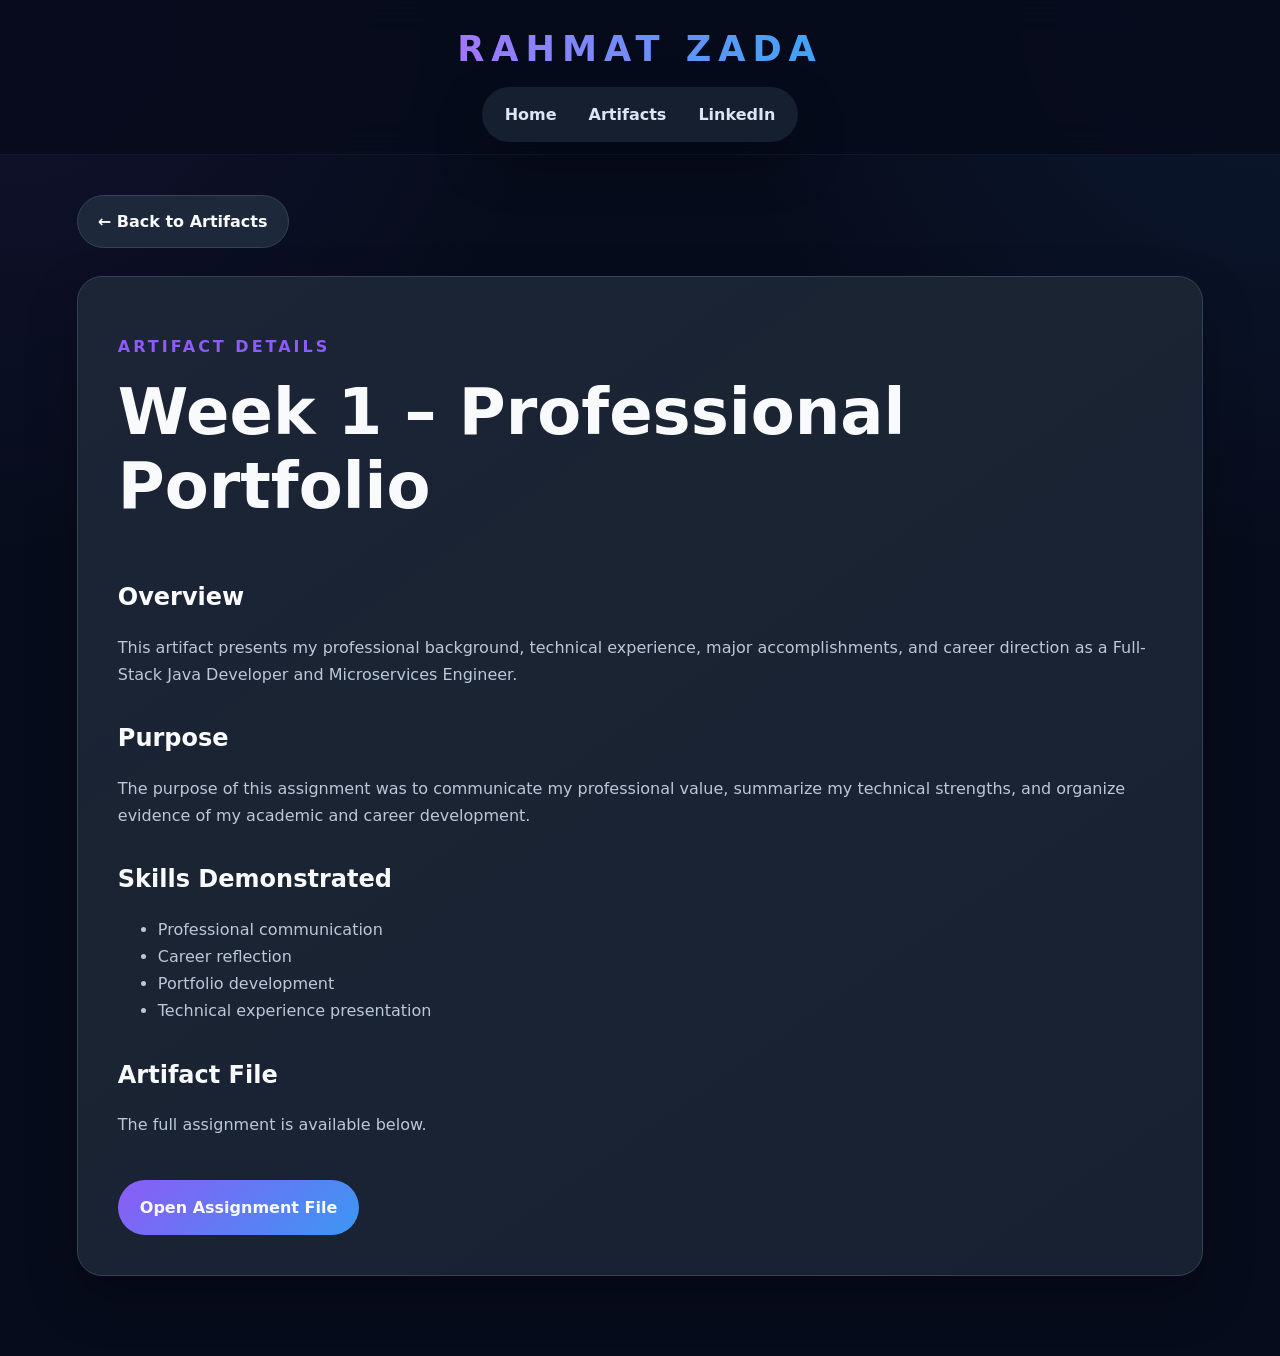
==== artifact-pages/week-1-professional-portfolio.html @ 5b79d185 "Create week-1-professional-portfolio.html" ====
<!DOCTYPE html>
<html lang="en">
<head>
  <meta charset="UTF-8">
  <meta name="viewport" content="width=device-width, initial-scale=1.0">

  <title>Week 1 Professional Portfolio | Rahmat Zada</title>

  <link rel="stylesheet" href="../style.css">

  <style>
    .artifact-detail-page {
      padding: 40px 0 80px;
    }

    .back-button {
      display: inline-block;
      margin-bottom: 28px;
      padding: 12px 20px;
      border: 1px solid #344158;
      border-radius: 999px;
      background: #1d293b;
      font-weight: 800;
    }

    .detail-card {
      padding: 40px;
    }

    .detail-card h1 {
      margin-top: 0;
      font-size: clamp(2.2rem, 5vw, 4rem);
      line-height: 1.15;
    }

    .detail-label {
      color: #8b5cf6;
      font-weight: 900;
      letter-spacing: 3px;
      text-transform: uppercase;
    }

    .detail-section {
      margin-top: 30px;
    }

    .detail-section h2 {
      margin-bottom: 10px;
    }

    .detail-section p,
    .detail-section li {
      color: #bcc7d8;
    }

    .document-button {
      display: inline-block;
      margin-top: 25px;
      padding: 14px 22px;
      border-radius: 999px;
      background: linear-gradient(135deg, #8b5cf6, #3b97f3);
      font-weight: 800;
    }
  </style>
</head>

<body>
  <header class="site-header">
    <div class="header-container">
      <a class="name-logo" href="../index.html">RAHMAT ZADA</a>

      <nav class="navigation">
        <a href="../index.html">Home</a>
        <a href="../index.html#artifacts">Artifacts</a>
        <a
          href="https://www.linkedin.com/in/rahmat-zada"
          target="_blank"
          rel="noopener noreferrer"
        >
          LinkedIn
        </a>
      </nav>
    </div>
  </header>

  <main class="artifact-detail-page">
    <div class="container">
      <a class="back-button" href="../index.html#artifacts">
        ← Back to Artifacts
      </a>

      <article class="card detail-card">
        <p class="detail-label">Artifact Details</p>

        <h1>Week 1 – Professional Portfolio</h1>

        <section class="detail-section">
          <h2>Overview</h2>

          <p>
            This artifact presents my professional background, technical
            experience, major accomplishments, and career direction as a
            Full-Stack Java Developer and Microservices Engineer.
          </p>
        </section>

        <section class="detail-section">
          <h2>Purpose</h2>

          <p>
            The purpose of this assignment was to communicate my professional
            value, summarize my technical strengths, and organize evidence of
            my academic and career development.
          </p>
        </section>

        <section class="detail-section">
          <h2>Skills Demonstrated</h2>

          <ul>
            <li>Professional communication</li>
            <li>Career reflection</li>
            <li>Portfolio development</li>
            <li>Technical experience presentation</li>
          </ul>
        </section>

        <section class="detail-section">
          <h2>Artifact File</h2>

          <p>
            The full assignment is available below.
          </p>

          <a
            class="document-button"
            href="../artifacts/artifact 1 week-1.docx"
            target="_blank"
          >
            Open Assignment File
          </a>
        </section>
      </article>
    </div>
  </main>
</body>
</html>
---- style.css ----
:root {
  --background: #070c1c;
  --background-soft: #0c1425;
  --card: #172131;
  --card-hover: #1d293b;
  --border: #344158;
  --primary: #8b5cf6;
  --secondary: #3b97f3;
  --text: #f8fafc;
  --muted: #bcc7d8;
  --soft-text: #7f8ca1;
  --shadow: 0 22px 50px rgba(0, 0, 0, 0.28);
}

* {
  box-sizing: border-box;
  scroll-behavior: smooth;
}

html {
  scroll-padding-top: 130px;
}

body {
  margin: 0;
  color: var(--text);
  background:
    radial-gradient(
      circle at top right,
      rgba(59, 151, 243, 0.09),
      transparent 30%
    ),
    radial-gradient(
      circle at top left,
      rgba(139, 92, 246, 0.08),
      transparent 30%
    ),
    var(--background);
  font-family:
    Inter, system-ui, -apple-system, BlinkMacSystemFont,
    "Segoe UI", sans-serif;
  line-height: 1.7;
}

a {
  color: inherit;
  text-decoration: none;
}

.container,
.header-container {
  width: min(1200px, 88%);
  margin: auto;
}

.site-header {
  position: sticky;
  top: 0;
  z-index: 1000;
  padding: 19px 0 12px;
  background: rgba(7, 12, 28, 0.9);
  border-bottom: 1px solid rgba(255, 255, 255, 0.05);
  backdrop-filter: blur(18px);
}

.header-container {
  text-align: center;
}

.name-logo {
  display: inline-block;
  margin-bottom: 8px;
  font-size: clamp(1.5rem, 4vw, 2.2rem);
  font-weight: 900;
  letter-spacing: 7px;
  background: linear-gradient(90deg, #a277ff, #3da5f5);
  -webkit-background-clip: text;
  color: transparent;
}

.navigation {
  display: flex;
  justify-content: center;
  gap: 6px;
  width: fit-content;
  margin: auto;
  padding: 7px 10px;
  border-radius: 999px;
  background: rgba(23, 33, 49, 0.96);
  box-shadow: var(--shadow);
}

.navigation a {
  padding: 7px 13px;
  border-radius: 999px;
  color: #dce5f2;
  font-weight: 750;
  transition: 0.25s ease;
}

.navigation a:hover,
.navigation a.active {
  color: white;
  background: linear-gradient(
    135deg,
    var(--primary),
    var(--secondary)
  );
}

.menu-button {
  display: none;
  margin: auto;
  border: 0;
  color: white;
  background: transparent;
  font-size: 1.6rem;
  cursor: pointer;
}

.section {
  padding: 68px 0;
}

.hero {
  padding-top: 90px;
}

.hero h1 {
  max-width: 1150px;
  margin: 0;
  font-size: clamp(3rem, 7vw, 6.3rem);
  line-height: 1.04;
  letter-spacing: -4px;
}

.hero h1 span {
  display: block;
}

.muted-heading {
  color: #6e7584;
}

.hero-description {
  max-width: 1100px;
  margin-top: 28px;
  color: #dce4f0;
  font-size: clamp(1.05rem, 2vw, 1.22rem);
}

.hero-description p {
  margin: 0 0 18px;
}

.section-label {
  margin: 0 0 14px;
  color: var(--primary);
  font-size: 0.82rem;
  font-weight: 900;
  letter-spacing: 4px;
  text-transform: uppercase;
}

.section-title {
  max-width: 920px;
  margin: 0 0 30px;
  font-size: clamp(2rem, 4vw, 3.15rem);
  line-height: 1.22;
}

.section-description {
  max-width: 850px;
  margin: -12px 0 32px;
  color: var(--muted);
  font-size: 1.08rem;
}

.button-group {
  display: flex;
  flex-wrap: wrap;
  gap: 14px;
  margin-top: 30px;
}

.button {
  display: inline-flex;
  align-items: center;
  justify-content: center;
  min-height: 53px;
  padding: 0 24px;
  border: 1px solid var(--border);
  border-radius: 999px;
  font-weight: 800;
  transition: 0.25s ease;
}

.button:hover {
  transform: translateY(-3px);
  box-shadow: var(--shadow);
}

.primary-button {
  border: 0;
  background: linear-gradient(
    135deg,
    var(--primary),
    var(--secondary)
  );
}

.secondary-button {
  background: var(--card-hover);
}

.card {
  border: 1px solid var(--border);
  border-radius: 25px;
  background:
    linear-gradient(
      145deg,
      rgba(255, 255, 255, 0.018),
      rgba(255, 255, 255, 0)
    ),
    var(--card);
  box-shadow: var(--shadow);
}

.snapshot-section {
  padding-top: 20px;
}

.snapshot-card,
.content-card {
  padding: 32px 36px;
}

.snapshot-card h2 {
  margin: 0 0 18px;
  font-size: 1.7rem;
}

.snapshot-card ul {
  margin: 0;
  padding-left: 24px;
  color: #dce5f2;
  font-size: 1.06rem;
}

.snapshot-card li {
  margin-bottom: 8px;
}

.content-card {
  color: #e2e9f3;
  font-size: 1.06rem;
}

.content-card p:first-child {
  margin-top: 0;
}

.content-card p:last-child {
  margin-bottom: 0;
}

.card-grid,
.artifact-grid,
.certification-grid {
  display: grid;
  grid-template-columns: repeat(3, 1fr);
  gap: 21px;
}

.skill-card,
.artifact-card,
.certification-card {
  padding: 26px;
  transition: 0.25s ease;
}

.skill-card:hover,
.artifact-card:hover,
.certification-card:hover {
  transform: translateY(-6px);
  border-color: var(--secondary);
  background: var(--card-hover);
}

.card-number {
  display: block;
  margin-bottom: 17px;
  color: var(--secondary);
  font-size: 0.84rem;
  font-weight: 900;
  letter-spacing: 2px;
}

.skill-card h3,
.artifact-card h3,
.certification-card h3 {
  margin: 0 0 12px;
  font-size: 1.3rem;
}

.skill-card p,
.artifact-card p {
  margin: 0;
  color: var(--muted);
}

.experience-list {
  display: grid;
  gap: 22px;
}

.experience-card {
  padding: 30px 32px;
}

.experience-heading {
  display: flex;
  justify-content: space-between;
  gap: 20px;
  flex-wrap: wrap;
}

.experience-heading h3 {
  margin: 0;
  font-size: 1.45rem;
}

.company {
  margin: 4px 0 0;
  color: var(--secondary);
  font-weight: 800;
}

.date {
  margin: 0;
  color: var(--muted);
  font-weight: 750;
}

.experience-card ul {
  margin-bottom: 0;
  padding-left: 21px;
  color: var(--muted);
}

.experience-card li {
  margin-bottom: 8px;
}

.artifact-grid {
  grid-template-columns: repeat(2, 1fr);
}

.artifact-card {
  display: flex;
  flex-direction: column;
  min-height: 310px;
}

.artifact-category {
  width: fit-content;
  margin-bottom: 18px;
  padding: 6px 11px;
  border: 1px solid rgba(139, 92, 246, 0.48);
  border-radius: 999px;
  color: #c8b4ff;
  background: rgba(139, 92, 246, 0.1);
  font-size: 0.77rem;
  font-weight: 850;
  letter-spacing: 1px;
  text-transform: uppercase;
}

.artifact-card p {
  flex-grow: 1;
}

.artifact-link,
.inactive-link {
  display: inline-block;
  width: fit-content;
  margin-top: 22px;
  font-weight: 850;
}

.artifact-link {
  color: #83c1ff;
}

.artifact-link:hover {
  color: white;
}

.inactive-link {
  color: var(--soft-text);
}

.education-grid {
  display: grid;
  grid-template-columns: 1fr 1fr;
  gap: 21px;
}

.education-card {
  padding: 28px;
}

.education-card h3 {
  margin: 0 0 9px;
}

.education-card p {
  margin: 4px 0;
  color: var(--muted);
}

.contact-card {
  display: grid;
  grid-template-columns: 1.45fr 0.55fr;
  gap: 35px;
  align-items: center;
  padding: 42px;
}

.contact-card h2 {
  margin: 0 0 12px;
  font-size: clamp(2rem, 4vw, 3rem);
}

.contact-card > div > p:last-child {
  color: var(--muted);
}

.contact-buttons {
  display: grid;
  gap: 12px;
}

footer {
  margin-top: 30px;
  padding: 30px 0;
  border-top: 1px solid rgba(255, 255, 255, 0.09);
  color: var(--soft-text);
  text-align: center;
}

@media (max-width: 900px) {
  .card-grid,
  .certification-grid {
    grid-template-columns: repeat(2, 1fr);
  }

  .contact-card {
    grid-template-columns: 1fr;
  }

  .hero h1 {
    letter-spacing: -2px;
  }
}

@media (max-width: 720px) {
  html {
    scroll-padding-top: 30px;
  }

  .site-header {
    position: relative;
  }

  .menu-button {
    display: block;
  }

  .navigation {
    display: none;
    width: 100%;
    margin-top: 12px;
    padding: 15px;
    border-radius: 18px;
    flex-direction: column;
  }

  .navigation.open {
    display: flex;
  }

  .navigation a {
    width: 100%;
  }

  .hero {
    padding-top: 50px;
  }

  .hero h1 {
    font-size: 3rem;
    letter-spacing: -1px;
  }

  .artifact-grid,
  .education-grid {
    grid-template-columns: 1fr;
  }
}

@media (max-width: 550px) {
  .container,
  .header-container {
    width: 92%;
  }

  .card-grid,
  .certification-grid {
    grid-template-columns: 1fr;
  }

  .snapshot-card,
  .content-card,
  .experience-card,
  .contact-card {
    padding: 25px;
  }

  .name-logo {
    font-size: 1.35rem;
    letter-spacing: 4px;
  }
}
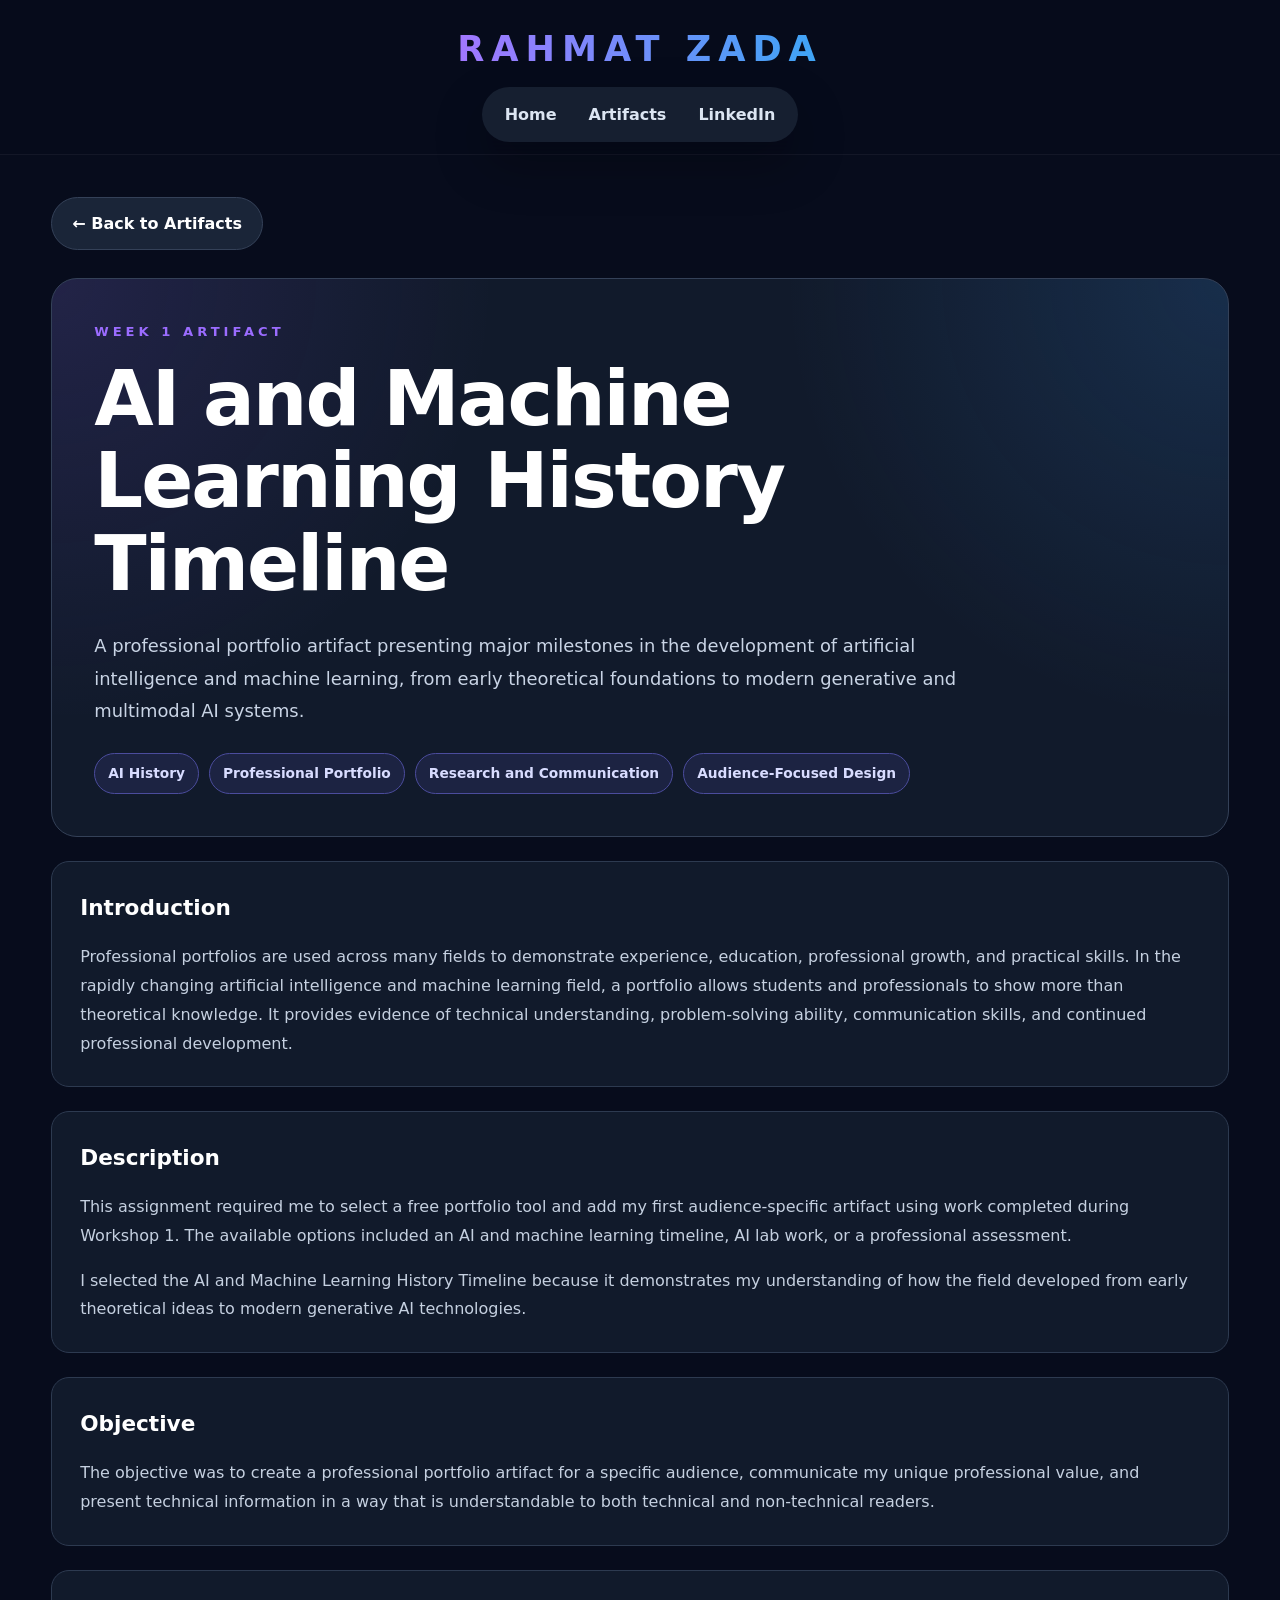
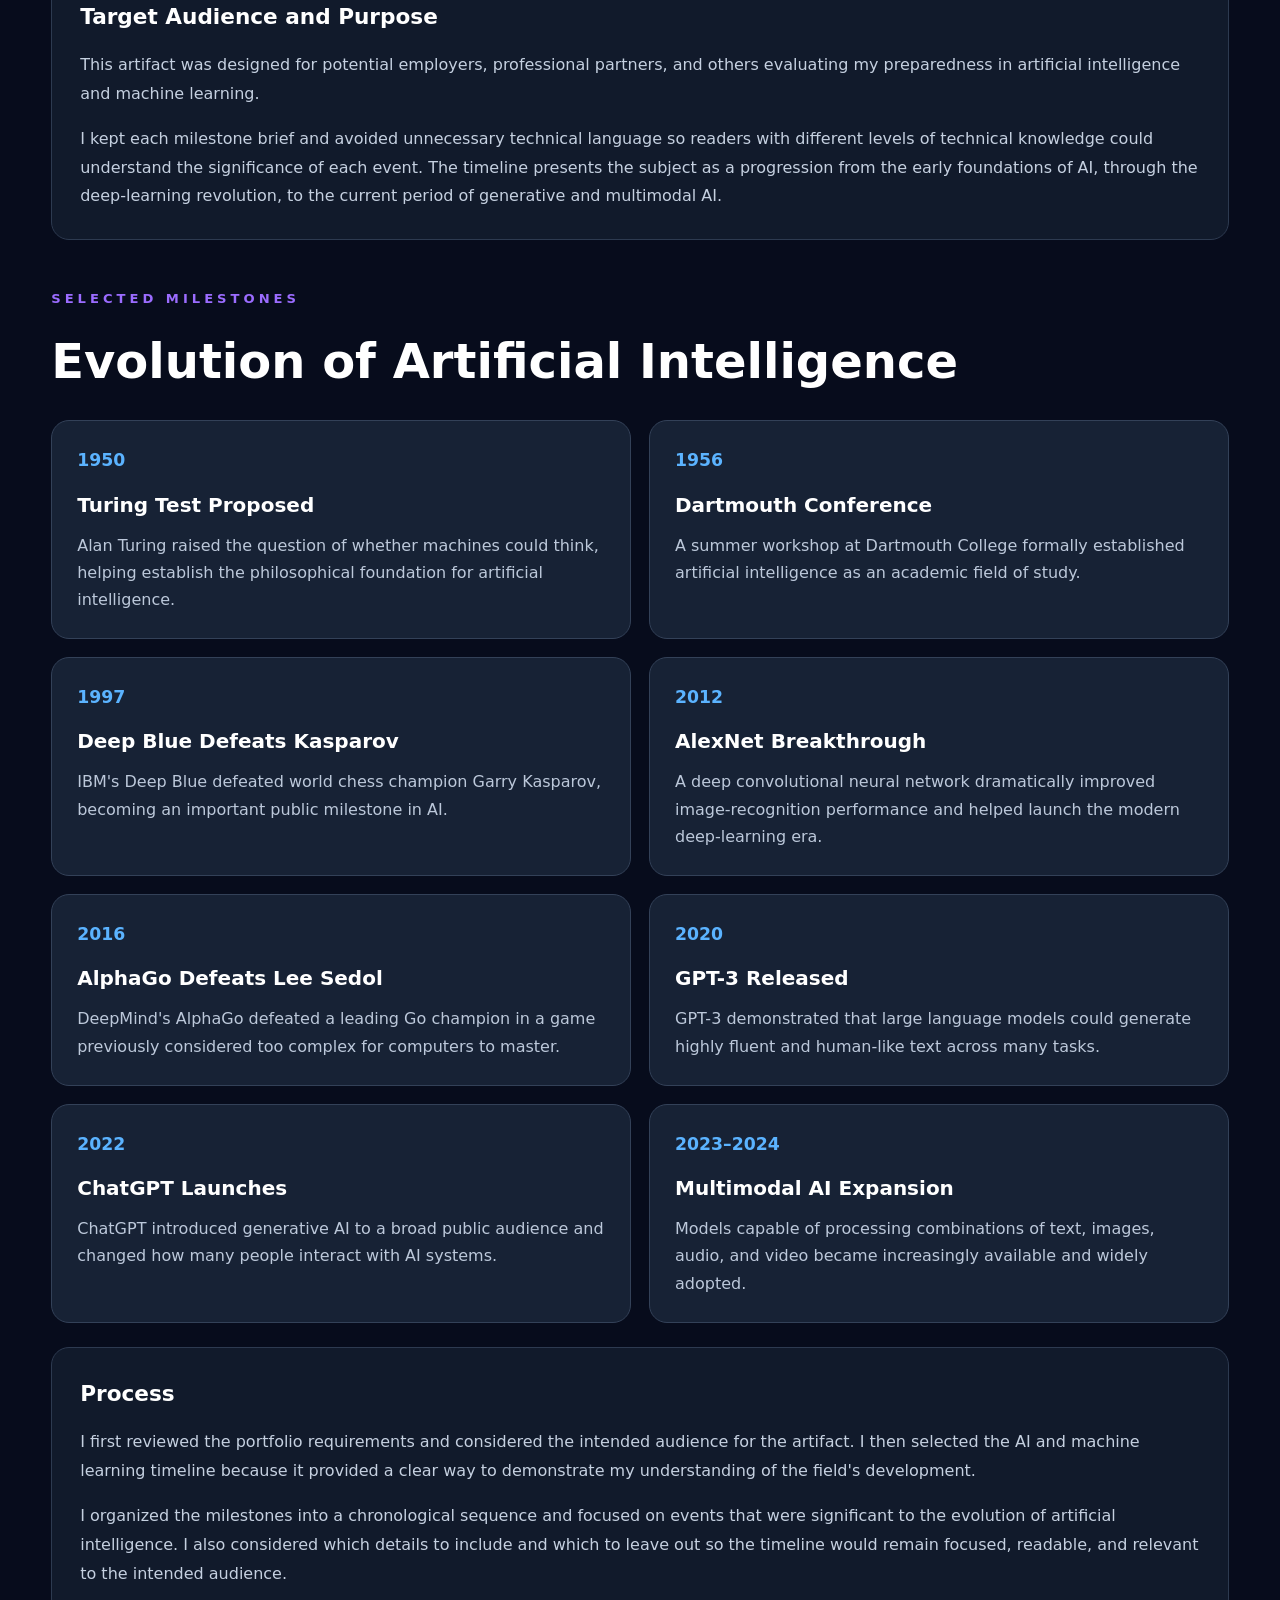
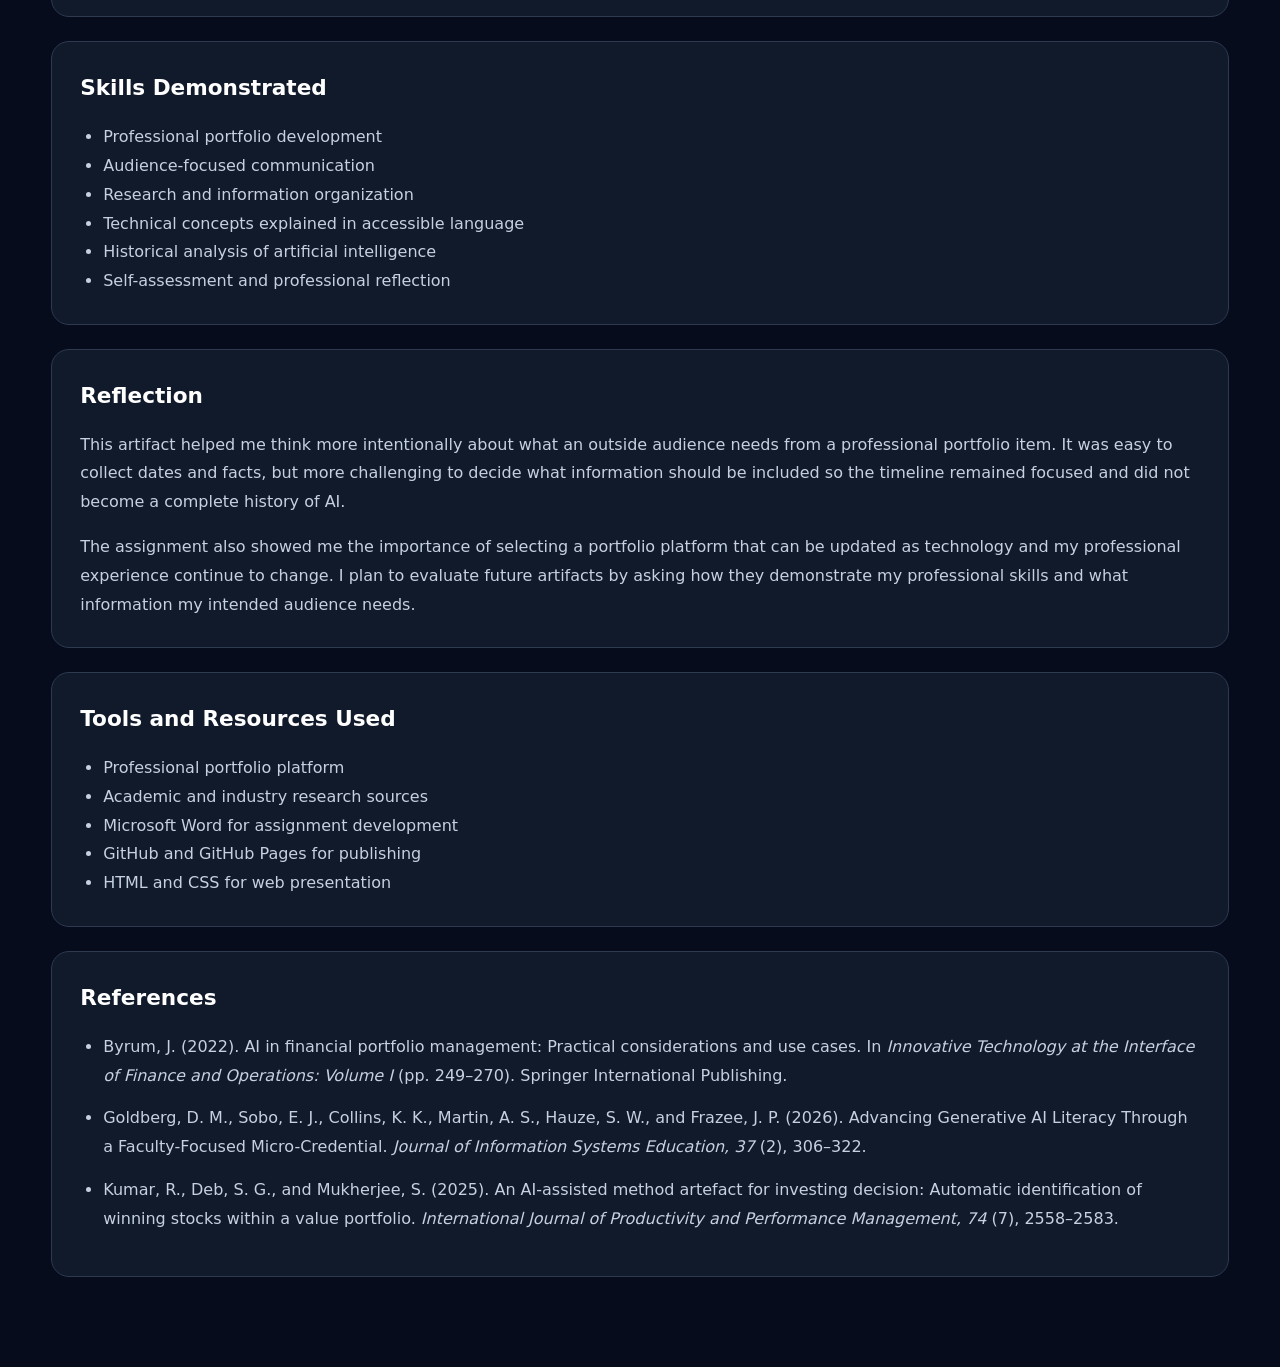
==== commit f58217ac: "Update week-1-professional-portfolio.html" ====
--- a/artifact-pages/week-1-professional-portfolio.html
+++ b/artifact-pages/week-1-professional-portfolio.html
@@ -2,64 +2,219 @@
 <html lang="en">
 <head>
   <meta charset="UTF-8">
-  <meta name="viewport" content="width=device-width, initial-scale=1.0">
-
-  <title>Week 1 Professional Portfolio | Rahmat Zada</title>
+
+  <meta
+    name="viewport"
+    content="width=device-width, initial-scale=1.0"
+  >
+
+  <title>
+    AI and Machine Learning History Timeline | Rahmat Zada
+  </title>
 
   <link rel="stylesheet" href="../style.css">
 
   <style>
-    .artifact-detail-page {
-      padding: 40px 0 80px;
+    body {
+      background: #070c1c;
+    }
+
+    .artifact-page {
+      padding: 42px 0 90px;
+    }
+
+    .artifact-container {
+      width: min(1180px, 92%);
+      margin: auto;
     }
 
     .back-button {
-      display: inline-block;
+      display: inline-flex;
+      align-items: center;
       margin-bottom: 28px;
       padding: 12px 20px;
       border: 1px solid #344158;
       border-radius: 999px;
-      background: #1d293b;
+      color: #ffffff;
+      background: #1a2538;
       font-weight: 800;
-    }
-
-    .detail-card {
-      padding: 40px;
-    }
-
-    .detail-card h1 {
-      margin-top: 0;
-      font-size: clamp(2.2rem, 5vw, 4rem);
-      line-height: 1.15;
-    }
-
-    .detail-label {
-      color: #8b5cf6;
+      transition: 0.25s ease;
+    }
+
+    .back-button:hover {
+      transform: translateY(-2px);
+      border-color: #5b9df9;
+    }
+
+    .artifact-hero {
+      padding: 42px;
+      border: 1px solid #344158;
+      border-radius: 26px;
+      background:
+        radial-gradient(
+          circle at top right,
+          rgba(59, 151, 243, 0.16),
+          transparent 34%
+        ),
+        radial-gradient(
+          circle at top left,
+          rgba(139, 92, 246, 0.14),
+          transparent 34%
+        ),
+        #111a2b;
+    }
+
+    .artifact-label {
+      margin: 0 0 14px;
+      color: #9b6cff;
+      font-size: 0.82rem;
       font-weight: 900;
-      letter-spacing: 3px;
+      letter-spacing: 4px;
       text-transform: uppercase;
     }
 
-    .detail-section {
-      margin-top: 30px;
-    }
-
-    .detail-section h2 {
-      margin-bottom: 10px;
-    }
-
-    .detail-section p,
-    .detail-section li {
-      color: #bcc7d8;
-    }
-
-    .document-button {
+    .artifact-hero h1 {
+      max-width: 950px;
+      margin: 0;
+      color: #ffffff;
+      font-size: clamp(2.4rem, 6vw, 4.8rem);
+      line-height: 1.08;
+      letter-spacing: -2px;
+    }
+
+    .artifact-summary {
+      max-width: 900px;
+      margin: 24px 0 0;
+      color: #c9d4e5;
+      font-size: 1.12rem;
+      line-height: 1.8;
+    }
+
+    .artifact-tags {
+      display: flex;
+      flex-wrap: wrap;
+      gap: 10px;
+      margin-top: 26px;
+    }
+
+    .artifact-tag {
+      padding: 8px 13px;
+      border: 1px solid #4b4c9d;
+      border-radius: 999px;
+      color: #d8dcff;
+      background: rgba(80, 80, 170, 0.18);
+      font-size: 0.86rem;
+      font-weight: 750;
+    }
+
+    .artifact-section {
+      margin-top: 24px;
+      padding: 28px;
+      border: 1px solid #2d3a50;
+      border-radius: 18px;
+      background: #111a2b;
+    }
+
+    .artifact-section h2 {
+      margin: 0 0 14px;
+      color: #ffffff;
+      font-size: 1.35rem;
+    }
+
+    .artifact-section p,
+    .artifact-section li {
+      color: #c5d0e0;
+      font-size: 1rem;
+      line-height: 1.8;
+    }
+
+    .artifact-section p:last-child {
+      margin-bottom: 0;
+    }
+
+    .artifact-section ul {
+      margin-bottom: 0;
+      padding-left: 23px;
+    }
+
+    .timeline-heading {
+      margin: 48px 0 18px;
+    }
+
+    .timeline-heading p {
+      margin: 0 0 10px;
+      color: #9b6cff;
+      font-size: 0.82rem;
+      font-weight: 900;
+      letter-spacing: 4px;
+      text-transform: uppercase;
+    }
+
+    .timeline-heading h2 {
+      margin: 0;
+      color: white;
+      font-size: clamp(2rem, 4vw, 3rem);
+    }
+
+    .timeline-grid {
+      display: grid;
+      grid-template-columns: repeat(2, 1fr);
+      gap: 18px;
+    }
+
+    .timeline-card {
+      position: relative;
+      padding: 25px;
+      border: 1px solid #334158;
+      border-radius: 18px;
+      background: #172235;
+    }
+
+    .timeline-year {
       display: inline-block;
-      margin-top: 25px;
-      padding: 14px 22px;
-      border-radius: 999px;
-      background: linear-gradient(135deg, #8b5cf6, #3b97f3);
-      font-weight: 800;
+      margin-bottom: 12px;
+      color: #5bb3ff;
+      font-size: 1.08rem;
+      font-weight: 900;
+    }
+
+    .timeline-card h3 {
+      margin: 0 0 10px;
+      color: #ffffff;
+      font-size: 1.25rem;
+    }
+
+    .timeline-card p {
+      margin: 0;
+      color: #bcc8da;
+      line-height: 1.7;
+    }
+
+    .reference-list {
+      padding-left: 22px;
+    }
+
+    .reference-list li {
+      margin-bottom: 14px;
+      overflow-wrap: anywhere;
+    }
+
+    @media (max-width: 760px) {
+      .artifact-hero {
+        padding: 28px;
+      }
+
+      .artifact-section {
+        padding: 22px;
+      }
+
+      .timeline-grid {
+        grid-template-columns: 1fr;
+      }
+
+      .artifact-hero h1 {
+        letter-spacing: -1px;
+      }
     }
   </style>
 </head>
@@ -67,11 +222,17 @@
 <body>
   <header class="site-header">
     <div class="header-container">
-      <a class="name-logo" href="../index.html">RAHMAT ZADA</a>
+      <a class="name-logo" href="../index.html">
+        RAHMAT ZADA
+      </a>
 
       <nav class="navigation">
         <a href="../index.html">Home</a>
-        <a href="../index.html#artifacts">Artifacts</a>
+
+        <a href="../index.html#artifacts">
+          Artifacts
+        </a>
+
         <a
           href="https://www.linkedin.com/in/rahmat-zada"
           target="_blank"
@@ -83,64 +244,317 @@
     </div>
   </header>
 
-  <main class="artifact-detail-page">
-    <div class="container">
-      <a class="back-button" href="../index.html#artifacts">
+  <main class="artifact-page">
+    <div class="artifact-container">
+      <a
+        class="back-button"
+        href="../index.html#artifacts"
+      >
         ← Back to Artifacts
       </a>
 
-      <article class="card detail-card">
-        <p class="detail-label">Artifact Details</p>
-
-        <h1>Week 1 – Professional Portfolio</h1>
-
-        <section class="detail-section">
-          <h2>Overview</h2>
-
-          <p>
-            This artifact presents my professional background, technical
-            experience, major accomplishments, and career direction as a
-            Full-Stack Java Developer and Microservices Engineer.
-          </p>
-        </section>
-
-        <section class="detail-section">
-          <h2>Purpose</h2>
-
-          <p>
-            The purpose of this assignment was to communicate my professional
-            value, summarize my technical strengths, and organize evidence of
-            my academic and career development.
-          </p>
-        </section>
-
-        <section class="detail-section">
-          <h2>Skills Demonstrated</h2>
-
-          <ul>
-            <li>Professional communication</li>
-            <li>Career reflection</li>
-            <li>Portfolio development</li>
-            <li>Technical experience presentation</li>
-          </ul>
-        </section>
-
-        <section class="detail-section">
-          <h2>Artifact File</h2>
-
-          <p>
-            The full assignment is available below.
-          </p>
-
-          <a
-            class="document-button"
-            href="../artifacts/artifact 1 week-1.docx"
-            target="_blank"
-          >
-            Open Assignment File
-          </a>
-        </section>
-      </article>
+      <section class="artifact-hero">
+        <p class="artifact-label">
+          Week 1 Artifact
+        </p>
+
+        <h1>
+          AI and Machine Learning History Timeline
+        </h1>
+
+        <p class="artifact-summary">
+          A professional portfolio artifact presenting major milestones
+          in the development of artificial intelligence and machine
+          learning, from early theoretical foundations to modern
+          generative and multimodal AI systems.
+        </p>
+
+        <div class="artifact-tags">
+          <span class="artifact-tag">
+            AI History
+          </span>
+
+          <span class="artifact-tag">
+            Professional Portfolio
+          </span>
+
+          <span class="artifact-tag">
+            Research and Communication
+          </span>
+
+          <span class="artifact-tag">
+            Audience-Focused Design
+          </span>
+        </div>
+      </section>
+
+      <section class="artifact-section">
+        <h2>Introduction</h2>
+
+        <p>
+          Professional portfolios are used across many fields to
+          demonstrate experience, education, professional growth, and
+          practical skills. In the rapidly changing artificial
+          intelligence and machine learning field, a portfolio allows
+          students and professionals to show more than theoretical
+          knowledge. It provides evidence of technical understanding,
+          problem-solving ability, communication skills, and continued
+          professional development.
+        </p>
+      </section>
+
+      <section class="artifact-section">
+        <h2>Description</h2>
+
+        <p>
+          This assignment required me to select a free portfolio tool
+          and add my first audience-specific artifact using work
+          completed during Workshop 1. The available options included
+          an AI and machine learning timeline, AI lab work, or a
+          professional assessment.
+        </p>
+
+        <p>
+          I selected the AI and Machine Learning History Timeline
+          because it demonstrates my understanding of how the field
+          developed from early theoretical ideas to modern generative
+          AI technologies.
+        </p>
+      </section>
+
+      <section class="artifact-section">
+        <h2>Objective</h2>
+
+        <p>
+          The objective was to create a professional portfolio artifact
+          for a specific audience, communicate my unique professional
+          value, and present technical information in a way that is
+          understandable to both technical and non-technical readers.
+        </p>
+      </section>
+
+      <section class="artifact-section">
+        <h2>Target Audience and Purpose</h2>
+
+        <p>
+          This artifact was designed for potential employers,
+          professional partners, and others evaluating my preparedness
+          in artificial intelligence and machine learning.
+        </p>
+
+        <p>
+          I kept each milestone brief and avoided unnecessary technical
+          language so readers with different levels of technical
+          knowledge could understand the significance of each event.
+          The timeline presents the subject as a progression from the
+          early foundations of AI, through the deep-learning revolution,
+          to the current period of generative and multimodal AI.
+        </p>
+      </section>
+
+      <div class="timeline-heading">
+        <p>Selected Milestones</p>
+
+        <h2>
+          Evolution of Artificial Intelligence
+        </h2>
+      </div>
+
+      <section class="timeline-grid">
+        <article class="timeline-card">
+          <span class="timeline-year">1950</span>
+
+          <h3>Turing Test Proposed</h3>
+
+          <p>
+            Alan Turing raised the question of whether machines could
+            think, helping establish the philosophical foundation for
+            artificial intelligence.
+          </p>
+        </article>
+
+        <article class="timeline-card">
+          <span class="timeline-year">1956</span>
+
+          <h3>Dartmouth Conference</h3>
+
+          <p>
+            A summer workshop at Dartmouth College formally established
+            artificial intelligence as an academic field of study.
+          </p>
+        </article>
+
+        <article class="timeline-card">
+          <span class="timeline-year">1997</span>
+
+          <h3>Deep Blue Defeats Kasparov</h3>
+
+          <p>
+            IBM's Deep Blue defeated world chess champion Garry
+            Kasparov, becoming an important public milestone in AI.
+          </p>
+        </article>
+
+        <article class="timeline-card">
+          <span class="timeline-year">2012</span>
+
+          <h3>AlexNet Breakthrough</h3>
+
+          <p>
+            A deep convolutional neural network dramatically improved
+            image-recognition performance and helped launch the modern
+            deep-learning era.
+          </p>
+        </article>
+
+        <article class="timeline-card">
+          <span class="timeline-year">2016</span>
+
+          <h3>AlphaGo Defeats Lee Sedol</h3>
+
+          <p>
+            DeepMind's AlphaGo defeated a leading Go champion in a game
+            previously considered too complex for computers to master.
+          </p>
+        </article>
+
+        <article class="timeline-card">
+          <span class="timeline-year">2020</span>
+
+          <h3>GPT-3 Released</h3>
+
+          <p>
+            GPT-3 demonstrated that large language models could generate
+            highly fluent and human-like text across many tasks.
+          </p>
+        </article>
+
+        <article class="timeline-card">
+          <span class="timeline-year">2022</span>
+
+          <h3>ChatGPT Launches</h3>
+
+          <p>
+            ChatGPT introduced generative AI to a broad public audience
+            and changed how many people interact with AI systems.
+          </p>
+        </article>
+
+        <article class="timeline-card">
+          <span class="timeline-year">2023–2024</span>
+
+          <h3>Multimodal AI Expansion</h3>
+
+          <p>
+            Models capable of processing combinations of text, images,
+            audio, and video became increasingly available and widely
+            adopted.
+          </p>
+        </article>
+      </section>
+
+      <section class="artifact-section">
+        <h2>Process</h2>
+
+        <p>
+          I first reviewed the portfolio requirements and considered the
+          intended audience for the artifact. I then selected the AI and
+          machine learning timeline because it provided a clear way to
+          demonstrate my understanding of the field's development.
+        </p>
+
+        <p>
+          I organized the milestones into a chronological sequence and
+          focused on events that were significant to the evolution of
+          artificial intelligence. I also considered which details to
+          include and which to leave out so the timeline would remain
+          focused, readable, and relevant to the intended audience.
+        </p>
+      </section>
+
+      <section class="artifact-section">
+        <h2>Skills Demonstrated</h2>
+
+        <ul>
+          <li>Professional portfolio development</li>
+          <li>Audience-focused communication</li>
+          <li>Research and information organization</li>
+          <li>Technical concepts explained in accessible language</li>
+          <li>Historical analysis of artificial intelligence</li>
+          <li>Self-assessment and professional reflection</li>
+        </ul>
+      </section>
+
+      <section class="artifact-section">
+        <h2>Reflection</h2>
+
+        <p>
+          This artifact helped me think more intentionally about what an
+          outside audience needs from a professional portfolio item. It
+          was easy to collect dates and facts, but more challenging to
+          decide what information should be included so the timeline
+          remained focused and did not become a complete history of AI.
+        </p>
+
+        <p>
+          The assignment also showed me the importance of selecting a
+          portfolio platform that can be updated as technology and my
+          professional experience continue to change. I plan to evaluate
+          future artifacts by asking how they demonstrate my professional
+          skills and what information my intended audience needs.
+        </p>
+      </section>
+
+      <section class="artifact-section">
+        <h2>Tools and Resources Used</h2>
+
+        <ul>
+          <li>Professional portfolio platform</li>
+          <li>Academic and industry research sources</li>
+          <li>Microsoft Word for assignment development</li>
+          <li>GitHub and GitHub Pages for publishing</li>
+          <li>HTML and CSS for web presentation</li>
+        </ul>
+      </section>
+
+      <section class="artifact-section">
+        <h2>References</h2>
+
+        <ul class="reference-list">
+          <li>
+            Byrum, J. (2022). AI in financial portfolio management:
+            Practical considerations and use cases. In
+            <em>
+              Innovative Technology at the Interface of Finance and
+              Operations: Volume I
+            </em>
+            (pp. 249–270). Springer International Publishing.
+          </li>
+
+          <li>
+            Goldberg, D. M., Sobo, E. J., Collins, K. K., Martin,
+            A. S., Hauze, S. W., and Frazee, J. P. (2026).
+            Advancing Generative AI Literacy Through a Faculty-Focused
+            Micro-Credential.
+            <em>
+              Journal of Information Systems Education, 37
+            </em>
+            (2), 306–322.
+          </li>
+
+          <li>
+            Kumar, R., Deb, S. G., and Mukherjee, S. (2025).
+            An AI-assisted method artefact for investing decision:
+            Automatic identification of winning stocks within a value
+            portfolio.
+            <em>
+              International Journal of Productivity and Performance
+              Management, 74
+            </em>
+            (7), 2558–2583.
+          </li>
+        </ul>
+      </section>
     </div>
   </main>
 </body>
